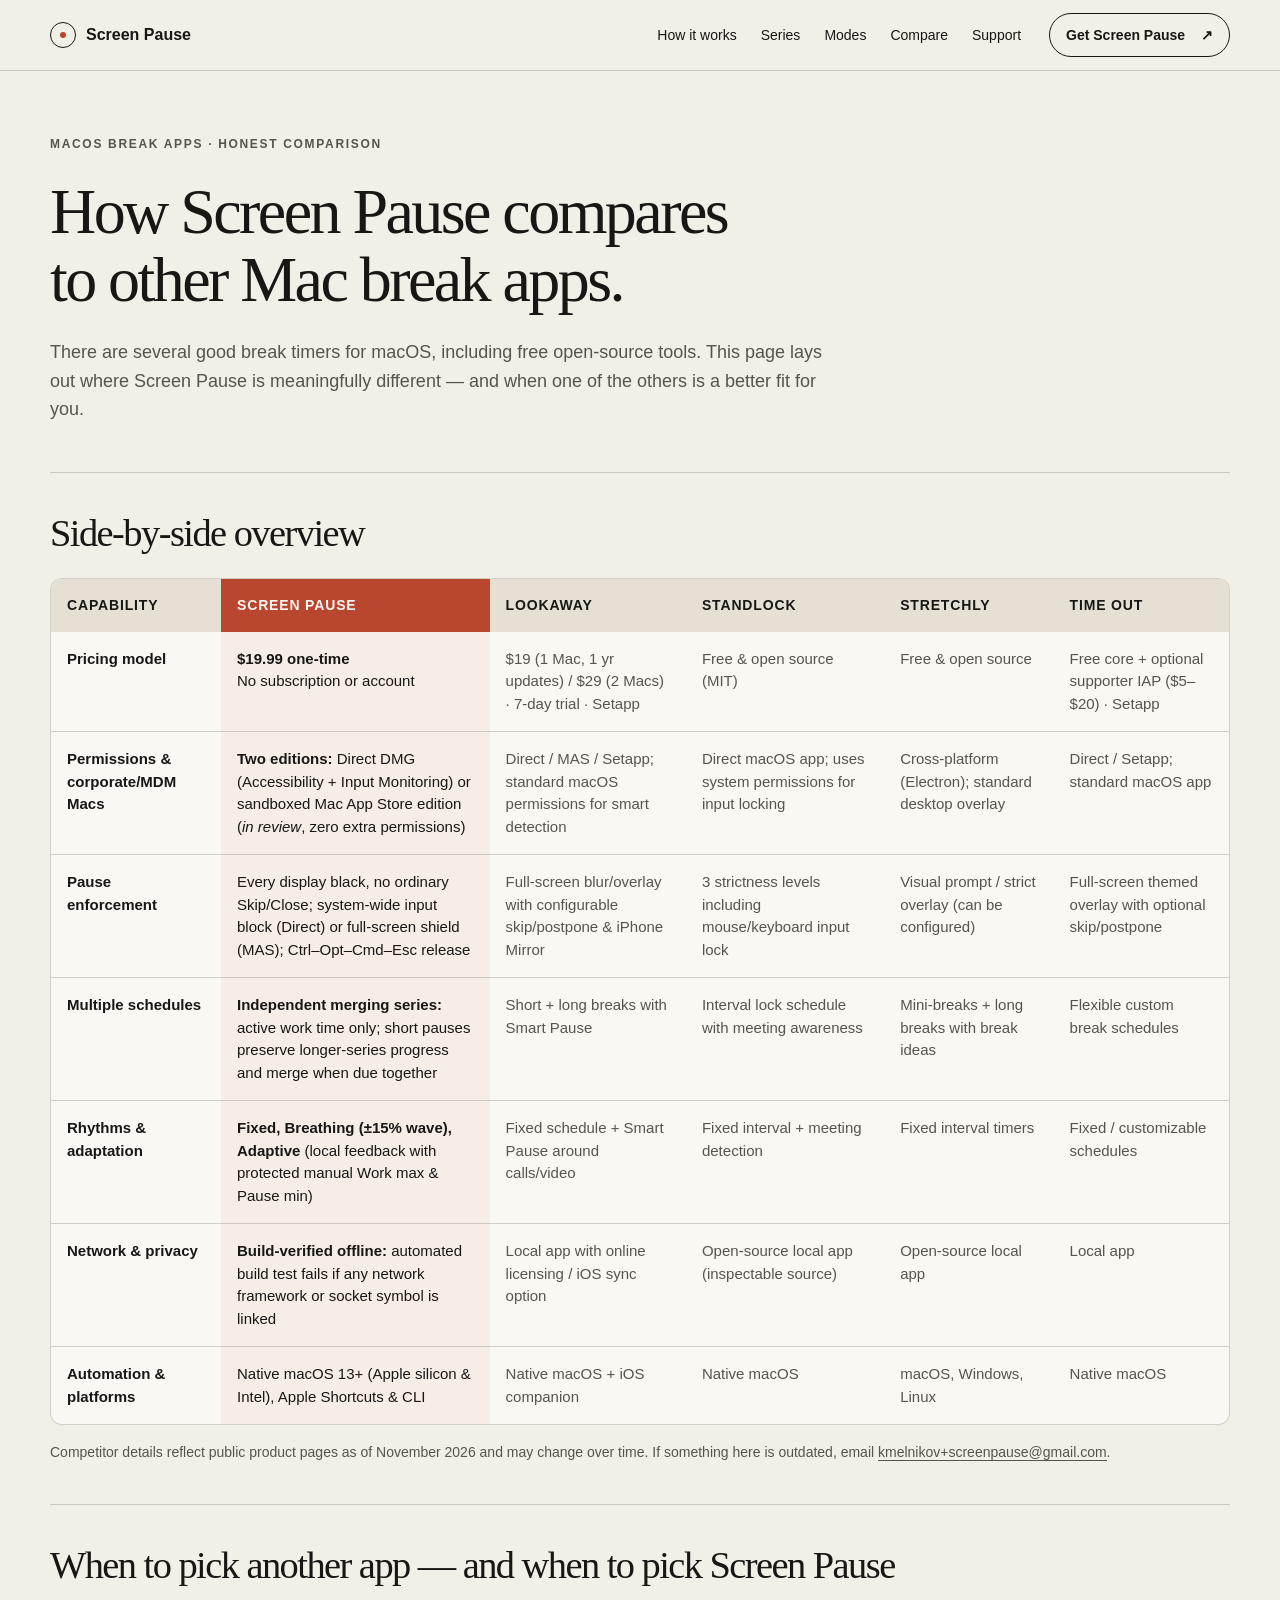
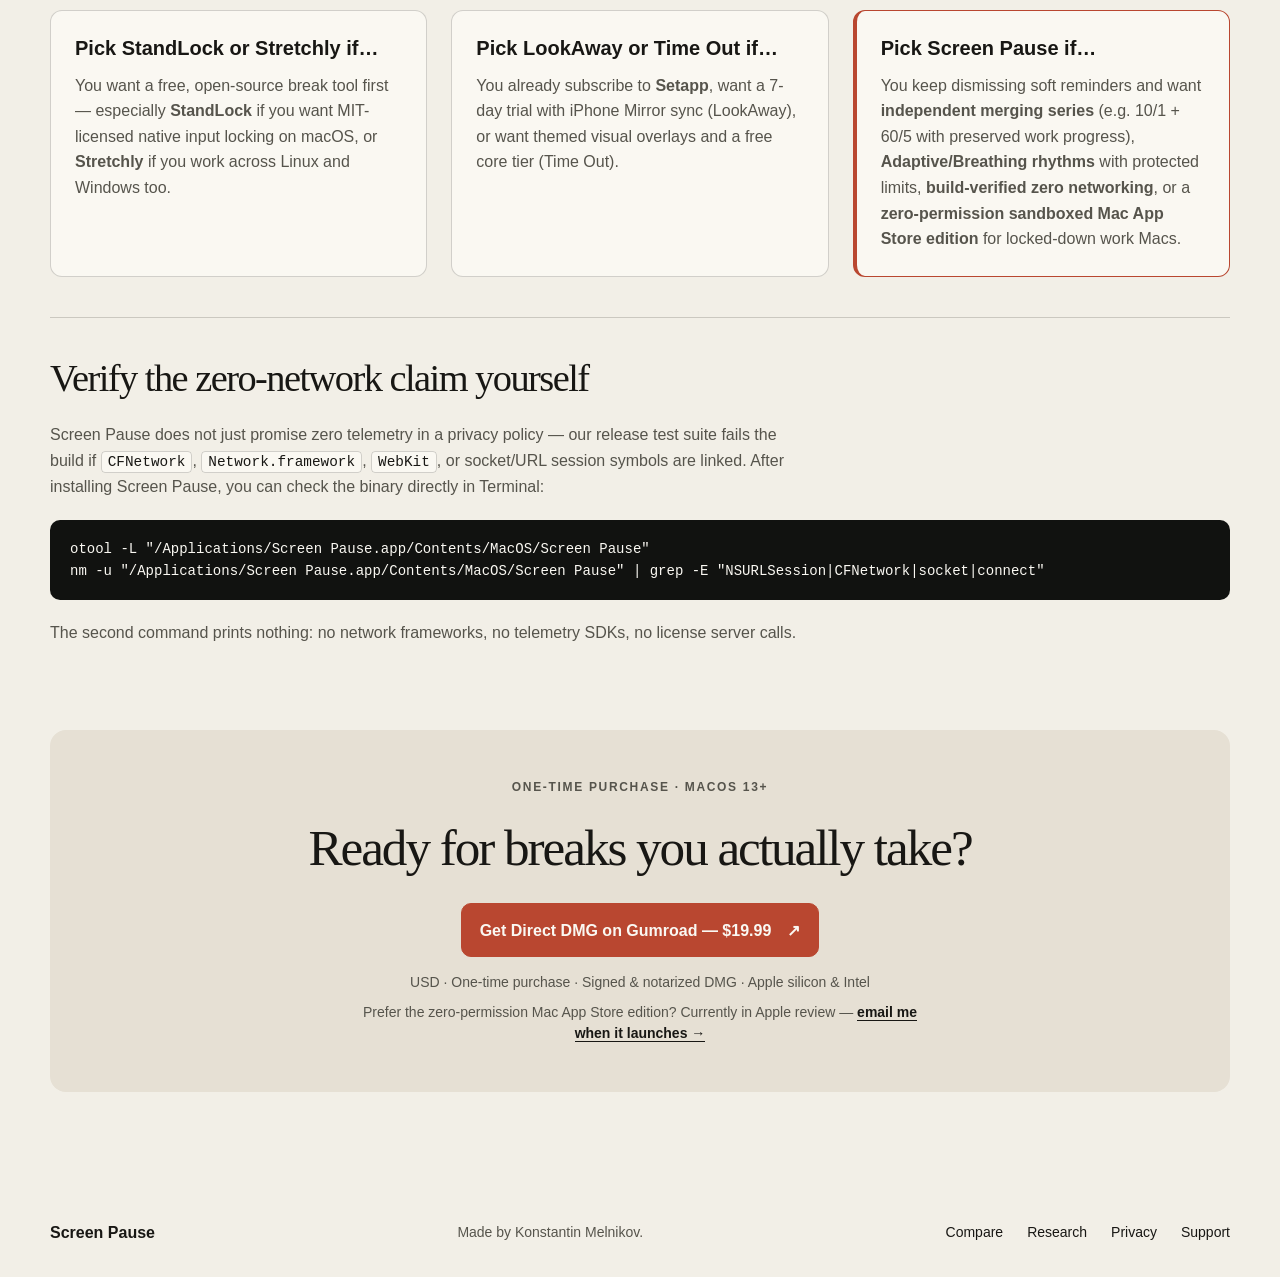
==== compare/index.html @ 7785da04 "Add /compare page, SEO sitemap/robots, cookieless UTM links, and remove disabled MAS CTA leak" ====
<!DOCTYPE html>
<html lang="en">
<head>
  <meta charset="UTF-8">
  <meta name="viewport" content="width=device-width, initial-scale=1.0">
  <title>Compare Screen Pause — vs LookAway, StandLock, Stretchly &amp; Time Out</title>
  <meta name="description" content="Honest comparison of macOS break reminder apps: Screen Pause vs LookAway, StandLock, Stretchly and Time Out on pricing, permissions, privacy, schedules and enforcement.">
  <link rel="canonical" href="https://screenpause.melnikov.pl/compare">
  <link rel="icon" href="/icon.png">
  <link rel="apple-touch-icon" href="/icon.png">
  <meta property="og:title" content="Compare Screen Pause — vs LookAway, StandLock, Stretchly &amp; Time Out">
  <meta property="og:description" content="Honest side-by-side comparison of macOS break apps across pricing, TCC permissions, zero-network verification, merging series and adaptive rhythms.">
  <meta property="og:type" content="website">
  <meta property="og:url" content="https://screenpause.melnikov.pl/compare">
  <meta property="og:site_name" content="Screen Pause">
  <meta property="og:image" content="https://screenpause.melnikov.pl/og-v2.png">
  <meta name="twitter:card" content="summary_large_image">
  <meta name="twitter:title" content="Compare Screen Pause — vs LookAway, StandLock, Stretchly &amp; Time Out">
  <meta name="twitter:description" content="Honest side-by-side comparison of macOS break apps across pricing, TCC permissions, zero-network verification and schedules.">
  <meta name="twitter:image" content="https://screenpause.melnikov.pl/og-v2.png">
  <link rel="stylesheet" href="/styles.css">
</head>
<body>
  <a class="skip-link" href="#main">Skip to content</a>

  <div class="nav-wrap" id="top">
    <header class="nav shell">
      <a class="brand" href="/" aria-label="Screen Pause home">
        <span class="brand-mark" aria-hidden="true"><span></span></span>Screen Pause
      </a>
      <nav class="nav-links" aria-label="Main navigation">
        <a href="/#how-it-works">How it works</a>
        <a href="/#features">Series</a>
        <a href="/#rhythms">Modes</a>
        <a href="/compare" aria-current="page">Compare</a>
        <a href="/support">Support</a>
      </nav>
      <a class="nav-buy" data-gumroad-slot="compare_nav" href="https://melnikov28.gumroad.com/l/screen-pause-for-macos?utm_source=screenpause_site&amp;utm_medium=web&amp;utm_content=compare_nav" target="_blank" rel="noopener">Get Screen Pause <span aria-hidden="true">↗</span></a>
    </header>
  </div>

  <main id="main" class="compare-page shell">
    <header class="compare-hero">
      <p class="section-label">macOS Break Apps · Honest Comparison</p>
      <h1>How Screen Pause compares<br>to other Mac break apps.</h1>
      <p class="legal-lead">
        There are several good break timers for macOS, including free open-source tools.
        This page lays out where Screen Pause is meaningfully different — and when one of the others is a better fit for you.
      </p>
    </header>

    <section class="compare-section" aria-labelledby="matrix-title">
      <h2 id="matrix-title">Side-by-side overview</h2>
      <div class="compare-table-wrap" role="region" aria-label="macOS break reminder comparison table" tabindex="0">
        <table class="compare-table">
          <thead>
            <tr>
              <th scope="col">Capability</th>
              <th scope="col" class="col-highlight">Screen Pause</th>
              <th scope="col">LookAway</th>
              <th scope="col">StandLock</th>
              <th scope="col">Stretchly</th>
              <th scope="col">Time Out</th>
            </tr>
          </thead>
          <tbody>
            <tr>
              <th scope="row">Pricing model</th>
              <td class="col-highlight"><strong>$19.99 one-time</strong><br>No subscription or account</td>
              <td>$19 (1 Mac, 1 yr updates) / $29 (2 Macs) · 7-day trial · Setapp</td>
              <td>Free &amp; open source (MIT)</td>
              <td>Free &amp; open source</td>
              <td>Free core + optional supporter IAP ($5–$20) · Setapp</td>
            </tr>
            <tr>
              <th scope="row">Permissions &amp; corporate/MDM Macs</th>
              <td class="col-highlight"><strong>Two editions:</strong> Direct DMG (Accessibility + Input Monitoring) or sandboxed Mac App Store edition (<em>in review</em>, zero extra permissions)</td>
              <td>Direct / MAS / Setapp; standard macOS permissions for smart detection</td>
              <td>Direct macOS app; uses system permissions for input locking</td>
              <td>Cross-platform (Electron); standard desktop overlay</td>
              <td>Direct / Setapp; standard macOS app</td>
            </tr>
            <tr>
              <th scope="row">Pause enforcement</th>
              <td class="col-highlight">Every display black, no ordinary Skip/Close; system-wide input block (Direct) or full-screen shield (MAS); <kbd>Ctrl–Opt–Cmd–Esc</kbd> release</td>
              <td>Full-screen blur/overlay with configurable skip/postpone &amp; iPhone Mirror</td>
              <td>3 strictness levels including mouse/keyboard input lock</td>
              <td>Visual prompt / strict overlay (can be configured)</td>
              <td>Full-screen themed overlay with optional skip/postpone</td>
            </tr>
            <tr>
              <th scope="row">Multiple schedules</th>
              <td class="col-highlight"><strong>Independent merging series:</strong> active work time only; short pauses preserve longer-series progress and merge when due together</td>
              <td>Short + long breaks with Smart Pause</td>
              <td>Interval lock schedule with meeting awareness</td>
              <td>Mini-breaks + long breaks with break ideas</td>
              <td>Flexible custom break schedules</td>
            </tr>
            <tr>
              <th scope="row">Rhythms &amp; adaptation</th>
              <td class="col-highlight"><strong>Fixed, Breathing (±15% wave), Adaptive</strong> (local feedback with protected manual Work max &amp; Pause min)</td>
              <td>Fixed schedule + Smart Pause around calls/video</td>
              <td>Fixed interval + meeting detection</td>
              <td>Fixed interval timers</td>
              <td>Fixed / customizable schedules</td>
            </tr>
            <tr>
              <th scope="row">Network &amp; privacy</th>
              <td class="col-highlight"><strong>Build-verified offline:</strong> automated build test fails if any network framework or socket symbol is linked</td>
              <td>Local app with online licensing / iOS sync option</td>
              <td>Open-source local app (inspectable source)</td>
              <td>Open-source local app</td>
              <td>Local app</td>
            </tr>
            <tr>
              <th scope="row">Automation &amp; platforms</th>
              <td class="col-highlight">Native macOS 13+ (Apple silicon &amp; Intel), Apple Shortcuts &amp; CLI</td>
              <td>Native macOS + iOS companion</td>
              <td>Native macOS</td>
              <td>macOS, Windows, Linux</td>
              <td>Native macOS</td>
            </tr>
          </tbody>
        </table>
      </div>
      <p class="compare-footnote">
        Competitor details reflect public product pages as of November 2026 and may change over time.
        If something here is outdated, email <a href="mailto:kmelnikov+screenpause@gmail.com?subject=Compare%20page%20correction">kmelnikov+screenpause@gmail.com</a>.
      </p>
    </section>

    <section class="compare-section" aria-labelledby="fit-title">
      <h2 id="fit-title">When to pick another app — and when to pick Screen Pause</h2>
      <div class="compare-grid">
        <article class="compare-card">
          <h3>Pick StandLock or Stretchly if…</h3>
          <p>You want a free, open-source break tool first — especially <strong>StandLock</strong> if you want MIT-licensed native input locking on macOS, or <strong>Stretchly</strong> if you work across Linux and Windows too.</p>
        </article>
        <article class="compare-card">
          <h3>Pick LookAway or Time Out if…</h3>
          <p>You already subscribe to <strong>Setapp</strong>, want a 7-day trial with iPhone Mirror sync (LookAway), or want themed visual overlays and a free core tier (Time Out).</p>
        </article>
        <article class="compare-card compare-card-accent">
          <h3>Pick Screen Pause if…</h3>
          <p>You keep dismissing soft reminders and want <strong>independent merging series</strong> (e.g. 10/1 + 60/5 with preserved work progress), <strong>Adaptive/Breathing rhythms</strong> with protected limits, <strong>build-verified zero networking</strong>, or a <strong>zero-permission sandboxed Mac App Store edition</strong> for locked-down work Macs.</p>
        </article>
      </div>
    </section>

    <section class="compare-section" aria-labelledby="verify-title">
      <h2 id="verify-title">Verify the zero-network claim yourself</h2>
      <p class="compare-copy">
        Screen Pause does not just promise zero telemetry in a privacy policy — our release test suite fails the build if
        <code>CFNetwork</code>, <code>Network.framework</code>, <code>WebKit</code>, or socket/URL session symbols are linked.
        After installing Screen Pause, you can check the binary directly in Terminal:
      </p>
      <pre class="verify-code"><code>otool -L "/Applications/Screen Pause.app/Contents/MacOS/Screen Pause"
nm -u "/Applications/Screen Pause.app/Contents/MacOS/Screen Pause" | grep -E "NSURLSession|CFNetwork|socket|connect"</code></pre>
      <p class="compare-copy">
        The second command prints nothing: no network frameworks, no telemetry SDKs, no license server calls.
      </p>
    </section>

    <section class="compare-cta" aria-labelledby="compare-cta-title">
      <p class="section-label">One-time purchase · macOS 13+</p>
      <h2 id="compare-cta-title">Ready for breaks you actually take?</h2>
      <div class="store-links">
        <a class="store-button" data-gumroad-slot="compare_cta" href="https://melnikov28.gumroad.com/l/screen-pause-for-macos?utm_source=screenpause_site&amp;utm_medium=web&amp;utm_content=compare_cta" target="_blank" rel="noopener">
          <span>Get Direct DMG on Gumroad <span class="store-price">— $19.99</span></span>
          <span aria-hidden="true">↗</span>
        </a>
      </div>
      <p class="purchase-note">USD · One-time purchase · Signed &amp; notarized DMG · Apple silicon &amp; Intel</p>
      <p class="mas-note">Prefer the zero-permission Mac App Store edition? Currently in Apple review — <a href="mailto:kmelnikov+screenpause@gmail.com?subject=Notify%20me%20when%20Screen%20Pause%20is%20on%20the%20Mac%20App%20Store">email me when it launches →</a></p>
    </section>
  </main>

  <footer class="footer shell">
    <a class="brand" href="/">Screen Pause</a>
    <p>Made by Konstantin Melnikov.</p>
    <nav aria-label="Footer navigation">
      <a href="/compare">Compare</a>
      <a href="/#evidence">Research</a>
      <a href="/privacy">Privacy</a>
      <a href="/support">Support</a>
    </nav>
  </footer>

  <script src="/demo.js" defer></script>
</body>
</html>
---- styles.css ----
:root {
  --ink: #181714;
  --ink-soft: #56544c;
  --paper: #f2efe7;
  --paper-deep: #e6e0d4;
  --warm-white: #faf8f2;
  --coral: #b94730;
  --coral-soft: #f1a08b;
  --night: #111210;
  --line: rgba(24, 23, 20, 0.18);
  --sans: "Avenir Next", "Helvetica Neue", Helvetica, Arial, sans-serif;
  --serif: "Iowan Old Style", "Baskerville", "Times New Roman", serif;
}
* { box-sizing: border-box; }
html { scroll-behavior: smooth; scroll-padding-top: 96px; }
body { margin: 0; background: var(--paper); color: var(--ink); font-family: var(--sans); font-size: 1rem; line-height: 1.6; text-rendering: optimizeLegibility; }
body.pause-is-open { overflow: hidden; }
button, a { color: inherit; font: inherit; }
button { cursor: pointer; }
a { text-decoration: none; }
button, a, summary { -webkit-tap-highlight-color: transparent; }
button:focus-visible, a:focus-visible, summary:focus-visible { outline: 3px solid var(--coral); outline-offset: 5px; }
img { display: block; max-width: 100%; height: auto; }
figure { margin: 0; min-width: 0; }
figcaption { margin-top: 18px; color: var(--ink-soft); font-size: 0.875rem; line-height: 1.5; }
p { margin: 0 0 20px; }
h1, h2, h3 { text-wrap: balance; }
h2 { margin: 0; font-family: var(--serif); font-size: clamp(2.5rem, 4.7vw, 4.25rem); line-height: 1.06; font-weight: 400; letter-spacing: -0.04em; }
h3 { margin: 0 0 12px; font-size: 1.25rem; font-weight: 600; line-height: 1.3; }
kbd { font: inherit; overflow-wrap: anywhere; color: var(--ink); }
.shell { width: min(1180px, calc(100% - 64px)); margin-inline: auto; }
.skip-link { position: fixed; top: 12px; left: 12px; z-index: 20; padding: 12px 20px; background: var(--warm-white); transform: translateY(-200%); }
.skip-link:focus { transform: none; }
.nav-wrap { position: sticky; top: 0; z-index: 15; background: rgba(242, 239, 231, 0.92); backdrop-filter: blur(12px); -webkit-backdrop-filter: blur(12px); border-bottom: 1px solid var(--line); }
.nav { min-height: 70px; display: flex; flex-wrap: wrap; align-items: center; gap: 14px 28px; padding-block: 12px; }
.brand { display: inline-flex; align-items: center; gap: 10px; font-weight: 650; font-size: 1rem; }
.brand-mark { width: 26px; height: 26px; border: 1px solid var(--ink); border-radius: 50%; display: grid; place-items: center; }
.brand-mark span { width: 6px; height: 6px; border-radius: 50%; background: var(--coral); }
.nav-links { display: flex; flex-wrap: wrap; gap: 8px 24px; margin-left: auto; font-size: 0.875rem; }
.nav-links a { padding-block: 10px; }
.nav-links a:hover, .footer a:hover { color: var(--coral); }
.nav-buy { padding: 10px 16px; border: 1px solid var(--ink); border-radius: 999px; font-size: 0.875rem; font-weight: 600; }
.nav-buy:hover { background: var(--ink); color: var(--warm-white); }
.nav-buy span { margin-left: 12px; }
.hero { display: grid; grid-template-columns: minmax(0, 1.15fr) minmax(0, 0.85fr); align-items: center; gap: 56px; padding-block: 86px 72px; }
.eyebrow, .section-label { text-transform: uppercase; font-size: 0.75rem; font-weight: 650; letter-spacing: 0.14em; color: var(--ink-soft); margin-bottom: 24px; }
.hero h1 { font-family: var(--serif); font-size: clamp(3rem, 5.5vw, 5rem); font-weight: 400; line-height: 1.02; letter-spacing: -0.045em; margin: 0 0 28px; }
.hero h1 em, .closing h2 em { display: block; color: var(--coral); font-weight: 400; }
.hero-control { max-width: 560px; color: var(--ink-soft); font-size: 0.875rem; margin-bottom: 0; }
.hero-control kbd { font-weight: 600; }
.edition-notes { display: grid; grid-template-columns: repeat(2, minmax(0, 1fr)); gap: 12px; max-width: 590px; margin: 0 0 20px; }
.edition-notes p { margin: 0; padding: 12px 14px; background: var(--warm-white); border: 1px solid var(--line); border-radius: 10px; color: var(--ink-soft); font-size: 0.875rem; line-height: 1.5; }
.edition-notes strong { display: block; color: var(--ink); font-size: 0.8125rem; margin-bottom: 4px; }
.hero-actions { display: flex; flex-wrap: wrap; align-items: center; gap: 16px 28px; margin-top: 24px; }
.hero-how { margin-top: 0; }
.hero-intro { max-width: 590px; color: var(--ink-soft); font-size: 1.125rem; line-height: 1.7; }
.store-links { display: flex; flex-wrap: wrap; gap: 12px; margin-top: 28px; }
.store-button { display: inline-flex; flex-wrap: wrap; align-items: center; justify-content: space-between; gap: 8px 16px; min-height: 54px; padding: 13px 18px; border: 1px solid var(--coral); border-radius: 10px; background: var(--coral); color: var(--warm-white); font-size: 1rem; font-weight: 600; }
a.store-button:hover { background: #9d3523; border-color: #9d3523; }
.store-price { white-space: nowrap; }
.store-coming-soon { background: transparent; border-color: var(--line); color: var(--ink-soft); font-size: 0.875rem; cursor: not-allowed; }
.store-status { font-weight: 400; }
.purchase-note { margin: 14px 0 0; color: var(--ink-soft); font-size: 0.875rem; }
.mas-note { margin: 8px 0 0; max-width: 560px; color: var(--ink-soft); font-size: 0.875rem; line-height: 1.5; }
.mas-note a { color: var(--ink); border-bottom: 1px solid currentColor; font-weight: 600; }
.mas-note a:hover { color: var(--coral); }
.mas-note-center { margin-inline: auto; }
.demo-action { margin-top: 28px; }
.text-button { border: 0; border-bottom: 1px solid var(--ink); padding: 0 0 3px; text-align: left; background: none; font-size: 0.9375rem; font-weight: 600; }
.text-button:hover { color: var(--coral); border-color: var(--coral); }
.demo-action p { margin: 10px 0 0; color: var(--ink-soft); font-size: 0.875rem; }
.app-stage { padding: 44px 0; position: relative; }
.app-stage img { width: 100%; border-radius: 16px; box-shadow: 0 25px 65px rgba(24, 23, 20, 0.22); }
.hero-visual figcaption { text-align: center; margin-top: 0; }
.facts-strip { display: flex; flex-wrap: wrap; justify-content: space-between; gap: 14px 28px; border-block: 1px solid var(--line); padding-block: 22px; color: var(--ink-soft); font-size: 0.9375rem; }
.section-heading { display: grid; grid-template-columns: 0.75fr 1.6fr 1fr; gap: 36px; align-items: start; }
.section-heading > p:last-child:not(.section-label) { margin: 0; color: var(--ink-soft); }
.how-section, .rhythms-section, .faq-section { padding-block: 96px; }
.how-section .section-heading { grid-template-columns: 0.75fr 2.6fr; }
.steps { list-style: none; padding: 0; margin: 48px 0 0; display: grid; grid-template-columns: repeat(3, minmax(0, 1fr)); gap: 36px; }
.steps li { border-top: 1px solid var(--line); padding-top: 22px; }
.step-number { display: block; color: var(--coral); font-size: 0.875rem; margin-bottom: 24px; }
.steps p { margin-bottom: 0; color: var(--ink-soft); }
.features-section { padding-block: 88px; background: var(--paper-deep); }
.series-layout { display: grid; grid-template-columns: minmax(0, 1fr) minmax(0, 1fr); align-items: center; gap: 72px; }
.series-copy h2 { margin-bottom: 28px; }
.series-copy > p:not(.section-label) { color: var(--ink-soft); }
.start-simple { margin-block: 28px; padding: 24px; background: var(--warm-white); border-left: 3px solid var(--coral); }
.start-simple p { color: var(--ink-soft); }
.start-simple p:last-child { margin: 0; font-size: 0.875rem; }
.prompt-proof { margin-top: 40px; padding-top: 32px; border-top: 1px solid var(--line); display: grid; grid-template-columns: minmax(0, 0.9fr) minmax(0, 1.1fr); align-items: center; gap: 40px; }
.prompt-proof p { color: var(--ink-soft); }
.prompt-proof p:last-child { margin: 0; }
.prompt-figure img { border-radius: 12px; }
.series-timeline { margin-top: 64px; padding-top: 40px; border-top: 1px solid var(--line); }
.timeline-heading { display: flex; justify-content: space-between; align-items: start; gap: 24px; }
.timeline-heading .section-label { margin-bottom: 12px; }
.timeline-heading h3 { max-width: 620px; font-family: var(--serif); font-size: clamp(1.75rem, 3vw, 2.5rem); font-weight: 400; }
.timeline-heading > p { max-width: 280px; color: var(--ink-soft); font-size: 0.9375rem; }
.timeline-steps { display: grid; grid-template-columns: repeat(6, minmax(0, 1fr)); list-style: none; margin: 32px 0 0; padding: 0; }
.timeline-step { position: relative; border-top: 2px solid var(--line); padding: 22px 14px 0 0; min-width: 0; }
.timeline-step::before { content: ""; position: absolute; top: -6px; left: 0; width: 10px; height: 10px; border-radius: 50%; background: var(--coral); }
.timeline-step:last-child { padding-right: 0; }
.timeline-time { display: flex; flex-direction: column; margin-bottom: 20px; }
.timeline-time strong { font-size: 1.125rem; }
.timeline-time span, .timeline-short > span, .timeline-long > span { color: var(--ink-soft); font-size: 0.875rem; }
.timeline-short, .timeline-long { display: flex; flex-direction: column; }
.timeline-short { gap: 4px; padding: 12px; background: var(--warm-white); border-left: 3px solid var(--coral); }
.timeline-short strong, .timeline-long strong { font-size: 1rem; }
.timeline-long { padding: 16px 0 0; gap: 4px; }
.timeline-progress { height: 6px; margin-block: 7px; background: #cbc4b7; border-radius: 3px; overflow: hidden; }
.timeline-progress span { display: block; height: 100%; background: var(--ink); }
.timeline-long .timeline-saved { font-size: 0.875rem; line-height: 1.45; }
.timeline-shared { padding: 12px; background: var(--ink); color: var(--warm-white); border-radius: 8px; }
.timeline-badge { color: var(--coral-soft); font-size: 0.875rem; margin-bottom: 12px; }
.timeline-shared > strong { display: block; font-size: 1.125rem; line-height: 1.4; }
.timeline-shared > p:last-child { color: #ded9cf; font-size: 0.875rem; line-height: 1.5; margin: 12px 0 0; }
.series-timeline figcaption { display: grid; grid-template-columns: 1.2fr 1fr; gap: 28px; border-top: 1px solid var(--line); padding-top: 24px; margin-top: 28px; font-size: 0.9375rem; }
.series-timeline figcaption p { margin: 0; }
@media (max-width: 980px) {
  .timeline-heading { flex-direction: column; gap: 8px; }
  .timeline-heading > p { max-width: none; }
  .timeline-steps { grid-template-columns: 1fr; margin-top: 16px; }
  .timeline-step, .timeline-step:last-child { display: grid; grid-template-columns: 0.85fr 1fr 1.4fr; gap: 20px; border-top: 0; border-left: 2px solid var(--line); padding: 0 0 28px 24px; }
  .timeline-step::before { left: -6px; top: 8px; }
  .timeline-time { margin: 0; }
  .timeline-long { padding: 0; }
  .timeline-shared { grid-column: 2 / -1; }
}
@media (max-width: 700px) {
  .series-timeline { margin-top: 40px; padding-top: 32px; }
  .timeline-step, .timeline-step:last-child { grid-template-columns: 1fr 1fr; gap: 12px; padding-left: 20px; }
  .timeline-time { grid-column: 1 / -1; flex-direction: row; flex-wrap: wrap; gap: 4px 8px; align-items: baseline; }
  .timeline-shared { grid-column: 1 / -1; }
  .series-timeline figcaption { grid-template-columns: 1fr; gap: 16px; }
}
.text-link { display: inline-block; padding-block: 4px; border-bottom: 1px solid currentColor; font-size: 0.9375rem; font-weight: 600; }
.text-link:hover { color: var(--coral); }
.text-link span { margin-left: 12px; }
.product-figure img { width: 100%; border-radius: 14px; box-shadow: 0 16px 40px rgba(24, 23, 20, 0.16); }
.product-figure a { display: block; border-radius: 14px; }
.rhythm-grid { display: grid; grid-template-columns: repeat(3, minmax(0, 1fr)); gap: 32px; margin-top: 48px; }
.rhythm-card { border-top: 2px solid var(--coral); padding-top: 24px; }
.rhythm-card h3 { font-family: var(--serif); font-size: 2.5rem; font-weight: 400; }
.rhythm-card p { color: var(--ink-soft); }
.rhythm-card .rhythm-summary { color: var(--ink); font-weight: 600; }
.rhythm-card .rhythm-detail { border-top: 1px solid var(--line); padding-top: 18px; font-size: 0.9375rem; margin-bottom: 0; }
.advanced-options { margin-top: 40px; border-block: 1px solid var(--line); padding-block: 22px; }
.advanced-options > summary, .research-note summary, .faq-list summary { cursor: pointer; font-weight: 600; font-size: 1.0625rem; list-style: none; display: flex; align-items: center; justify-content: space-between; gap: 16px; }
.advanced-options > summary::-webkit-details-marker, .research-note summary::-webkit-details-marker, .faq-list summary::-webkit-details-marker { display: none; }
.advanced-options > summary::after, .research-note summary::after, .faq-list summary::after { content: "+"; flex-shrink: 0; color: var(--coral); font-size: 1.35rem; font-weight: 400; line-height: 1; transition: transform 0.15s ease; }
.advanced-options[open] > summary::after, .research-note details[open] > summary::after, .faq-list details[open] > summary::after { content: "−"; }
.advanced-options > summary:hover, .research-note summary:hover, .faq-list summary:hover { color: var(--coral); }
.controls-section { padding-block: 32px 8px; display: grid; grid-template-columns: minmax(0, 1.1fr) minmax(0, 0.9fr); gap: 64px; align-items: center; }
.controls-copy > p { color: var(--ink-soft); }
.controls-list { margin-top: 28px; display: grid; gap: 22px; }
.controls-list h4 { font-size: 1.0625rem; line-height: 1.4; margin: 0 0 8px; font-weight: 600; }
.controls-list p { color: var(--ink-soft); margin: 0; }
.privacy-section { padding-block: 72px; background: var(--night); color: var(--warm-white); }
.privacy-inner { display: grid; grid-template-columns: 1fr 1fr; gap: 72px; align-items: center; }
.privacy-inner .section-label { color: var(--coral-soft); }
.privacy-inner p:not(.section-label) { color: #d2cfc5; }
.privacy-inner .text-link { color: var(--coral-soft); }
.research-note { padding-block: 0 48px; }
.research-note details { padding-block: 22px; border-block: 1px solid var(--line); }
.research-note p { margin: 20px 0 0; color: var(--ink-soft); max-width: 820px; }
.research-note ul { padding-left: 24px; color: var(--ink-soft); max-width: 940px; }
.research-note li + li { margin-top: 16px; }
.research-note a, .faq-list a { text-decoration: underline; text-underline-offset: 3px; }
.faq-section { display: grid; grid-template-columns: minmax(0, 0.8fr) minmax(0, 1.2fr); gap: 64px; border-top: 1px solid var(--line); }
.faq-section h2 { margin-bottom: 28px; }
.faq-list details { border-bottom: 1px solid var(--line); padding-block: 20px; }
.faq-list details:first-child { border-top: 1px solid var(--line); }
.faq-list summary { cursor: pointer; font-weight: 600; padding-right: 8px; font-size: 1.0625rem; }
.faq-list summary::marker { color: var(--coral); }
.faq-list details p { margin: 16px 0 0; color: var(--ink-soft); }
.closing { background: var(--paper-deep); padding-block: 88px; text-align: center; }
.closing h2 { font-size: clamp(3rem, 6vw, 5rem); }
.closing-inner > p:not(.section-label):not(.purchase-note) { margin: 24px 0 0; color: var(--ink-soft); }
.closing .store-links { justify-content: center; }
.purchase-steps { list-style: none; padding: 0; margin: 40px 0; display: grid; grid-template-columns: repeat(3, minmax(0, 1fr)); gap: 32px; text-align: left; }
.purchase-steps li { border-top: 1px solid var(--line); padding-top: 22px; }
.purchase-steps strong { display: block; margin-bottom: 10px; }
.purchase-steps span { display: block; color: var(--ink-soft); }
.closing-help { margin-top: 24px; }
.footer { display: flex; flex-wrap: wrap; align-items: center; justify-content: space-between; gap: 20px; padding-block: 32px; font-size: 0.875rem; }
.footer p { margin: 0; color: var(--ink-soft); }
.footer nav { display: flex; flex-wrap: wrap; gap: 24px; }
.pause-demo { position: fixed; inset: 0; width: 100%; max-width: none; height: 100%; max-height: none; margin: 0; padding: 24px; border: 0; background: #080908; color: var(--warm-white); }
.pause-demo[open] { display: grid; place-items: center; }
.pause-demo::backdrop { background: #080908; }
.demo-close { position: absolute; top: 24px; right: 24px; border: 1px solid #777; background: transparent; color: #eee9df; padding: 12px 18px; border-radius: 999px; font-size: 0.9375rem; }
.demo-close span { margin-left: 20px; color: #bbb7ac; }
.demo-center { text-align: center; }
.demo-dot { display: block; margin: 0 auto 32px; width: 12px; height: 12px; background: var(--coral-soft); border-radius: 50%; animation: quiet-pulse 5s ease-in-out infinite; }
.demo-center h2 { font-size: clamp(2rem, 5vw, 4rem); }
.demo-center p { margin: 18px 0 0; color: #bbb7ac; }
.demo-progress { width: min(260px, 72vw); height: 3px; margin: 24px auto 0; background: rgba(255, 255, 255, 0.16); border-radius: 999px; overflow: hidden; }
.demo-progress span { display: block; width: 100%; height: 100%; background: var(--coral-soft); transition: width 0.1s linear; }
.demo-footnote { position: absolute; bottom: 24px; left: 24px; right: 24px; margin: 0; text-align: center; font-size: 0.875rem; color: #bbb7ac; }
@keyframes quiet-pulse { 0%, 100% { opacity: 0.5; transform: scale(0.8); } 50% { opacity: 1; transform: scale(1.2); } }
.legal-page { width: min(820px, calc(100% - 48px)); margin: 0 auto; padding: 48px 0 96px; }
.legal-back { display: inline-block; margin-bottom: 64px; padding-block: 10px; font-size: 0.9375rem; font-weight: 650; }
.legal-page h1 { margin: 24px 0 32px; font-family: var(--serif); font-size: clamp(3rem, 7vw, 5rem); font-weight: 400; line-height: 1.05; letter-spacing: -0.04em; }
.legal-lead { margin-bottom: 48px; color: var(--ink-soft); font-size: 1.125rem; }
.legal-page section { padding-block: 28px; border-top: 1px solid var(--line); }
.legal-page section h2 { margin-bottom: 16px; font-size: 2rem; }
.legal-page section p { color: var(--ink-soft); margin-bottom: 16px; }
.legal-page section p:last-child { margin-bottom: 0; }
.legal-page section a { border-bottom: 1px solid currentColor; }
.support-nav { display: flex; flex-wrap: wrap; gap: 12px 24px; margin-block: -20px 32px; }
.support-nav a { text-decoration: underline; text-underline-offset: 4px; }
.legal-page section .support-followup { margin-top: 24px; }
.legal-page ol { padding-left: 24px; margin: 0; color: var(--ink-soft); }
.legal-page li + li { margin-top: 10px; }
.compare-page { padding-block: 64px 96px; }
.compare-hero { max-width: 780px; margin-bottom: 48px; }
.compare-hero h1 { margin: 0 0 24px; font-family: var(--serif); font-size: clamp(2.5rem, 5vw, 4.25rem); font-weight: 400; line-height: 1.06; letter-spacing: -0.04em; }
.compare-section { padding-block: 40px; border-top: 1px solid var(--line); }
.compare-section h2 { margin-bottom: 24px; font-size: clamp(1.75rem, 3vw, 2.5rem); }
.compare-copy { max-width: 760px; color: var(--ink-soft); }
.compare-copy code { font-family: ui-monospace, SFMono-Regular, Menlo, monospace; font-size: 0.9em; color: var(--ink); background: var(--warm-white); padding: 2px 6px; border-radius: 4px; border: 1px solid var(--line); }
.compare-table-wrap { overflow-x: auto; border: 1px solid var(--line); border-radius: 12px; background: var(--warm-white); }
.compare-table { width: 100%; min-width: 760px; border-collapse: collapse; text-align: left; font-size: 0.9375rem; }
.compare-table th, .compare-table td { padding: 16px; border-bottom: 1px solid var(--line); vertical-align: top; line-height: 1.5; }
.compare-table thead th { font-size: 0.875rem; font-weight: 650; text-transform: uppercase; letter-spacing: 0.06em; background: var(--paper-deep); }
.compare-table tbody th { font-weight: 600; width: 170px; color: var(--ink); }
.compare-table td { color: var(--ink-soft); }
.compare-table tr:last-child th, .compare-table tr:last-child td { border-bottom: 0; }
.compare-table .col-highlight { background: rgba(185, 71, 48, 0.06); color: var(--ink); }
.compare-table thead .col-highlight { background: var(--coral); color: var(--warm-white); }
.compare-footnote { margin: 16px 0 0; font-size: 0.875rem; color: var(--ink-soft); }
.compare-footnote a { border-bottom: 1px solid currentColor; }
.compare-grid { display: grid; grid-template-columns: repeat(3, minmax(0, 1fr)); gap: 24px; }
.compare-card { padding: 24px; background: var(--warm-white); border: 1px solid var(--line); border-radius: 12px; }
.compare-card p { margin: 0; color: var(--ink-soft); }
.compare-card-accent { border-color: var(--coral); border-left-width: 4px; }
.verify-code { margin: 20px 0; padding: 18px 20px; overflow-x: auto; border-radius: 10px; background: var(--night); color: var(--warm-white); font-family: ui-monospace, SFMono-Regular, Menlo, monospace; font-size: 0.875rem; line-height: 1.6; }
.compare-cta { margin-top: 24px; padding: 48px 32px; background: var(--paper-deep); border-radius: 16px; text-align: center; }
.compare-cta h2 { margin-bottom: 8px; font-size: clamp(2rem, 4vw, 3.25rem); }
.compare-cta .store-links { justify-content: center; }
.compare-cta .mas-note { margin-inline: auto; }
@media (max-width: 980px) {
  .nav { gap: 12px 24px; }
  .nav-links { order: 3; width: 100%; margin: 0; justify-content: space-between; }
  .nav-buy { margin-left: auto; }
  .hero { gap: 32px; padding-block: 64px; }
  .hero h1 { font-size: clamp(3rem, 6vw, 4rem); }
  .section-heading { grid-template-columns: 0.8fr 2fr; }
  .section-heading > p:last-child:not(.section-label) { grid-column: 2; }
  .series-layout, .controls-section { gap: 40px; }
  .rhythm-grid { gap: 24px; }
  .faq-section { grid-template-columns: 1fr; gap: 24px; }
}
@media (max-width: 700px) {
  .shell { width: calc(100% - 40px); }
  .nav { min-height: 76px; }
  .brand { font-size: 0.9375rem; }
  .nav-buy { font-size: 0.8125rem; padding: 10px 12px; }
  .nav-buy span { display: none; }
  .nav-links { gap: 8px 18px; font-size: 0.875rem; }
  .hero, .series-layout, .controls-section, .privacy-inner, .prompt-proof { grid-template-columns: 1fr; }
  .hero { padding-block: 48px; gap: 28px; }
  .hero h1 { font-size: clamp(2.65rem, 10.5vw, 4.3rem); }
  .hero-intro { font-size: 1.0625rem; }
  .edition-notes { grid-template-columns: 1fr; }
  .app-stage { padding-block: 24px; max-width: 488px; margin-inline: auto; }
  .facts-strip { display: grid; grid-template-columns: repeat(2, minmax(0, 1fr)); gap: 16px; }
  .how-section, .rhythms-section, .faq-section { padding-block: 64px; }
  .section-heading, .how-section .section-heading { grid-template-columns: 1fr; gap: 20px; }
  .section-heading .section-label { margin: 0; }
  .section-heading > p:last-child:not(.section-label) { grid-column: auto; }
  .steps, .rhythm-grid, .purchase-steps, .compare-grid { grid-template-columns: 1fr; gap: 28px; margin-top: 32px; }
  .features-section { padding-block: 64px; }
  .series-layout { gap: 36px; }
  .controls-section { gap: 36px; }
  .prompt-proof { gap: 28px; }
  .menu-figure { max-width: 480px; margin-inline: auto; }
  .privacy-inner { gap: 28px; }
  .faq-section { gap: 16px; }
  .closing { padding-block: 64px; }
  .footer { align-items: flex-start; gap: 16px 24px; }
  .footer nav { width: 100%; }
}
@media (prefers-reduced-motion: reduce) {
  html { scroll-behavior: auto; }
  *, *::before, *::after { animation: none !important; transition: none !important; }
}
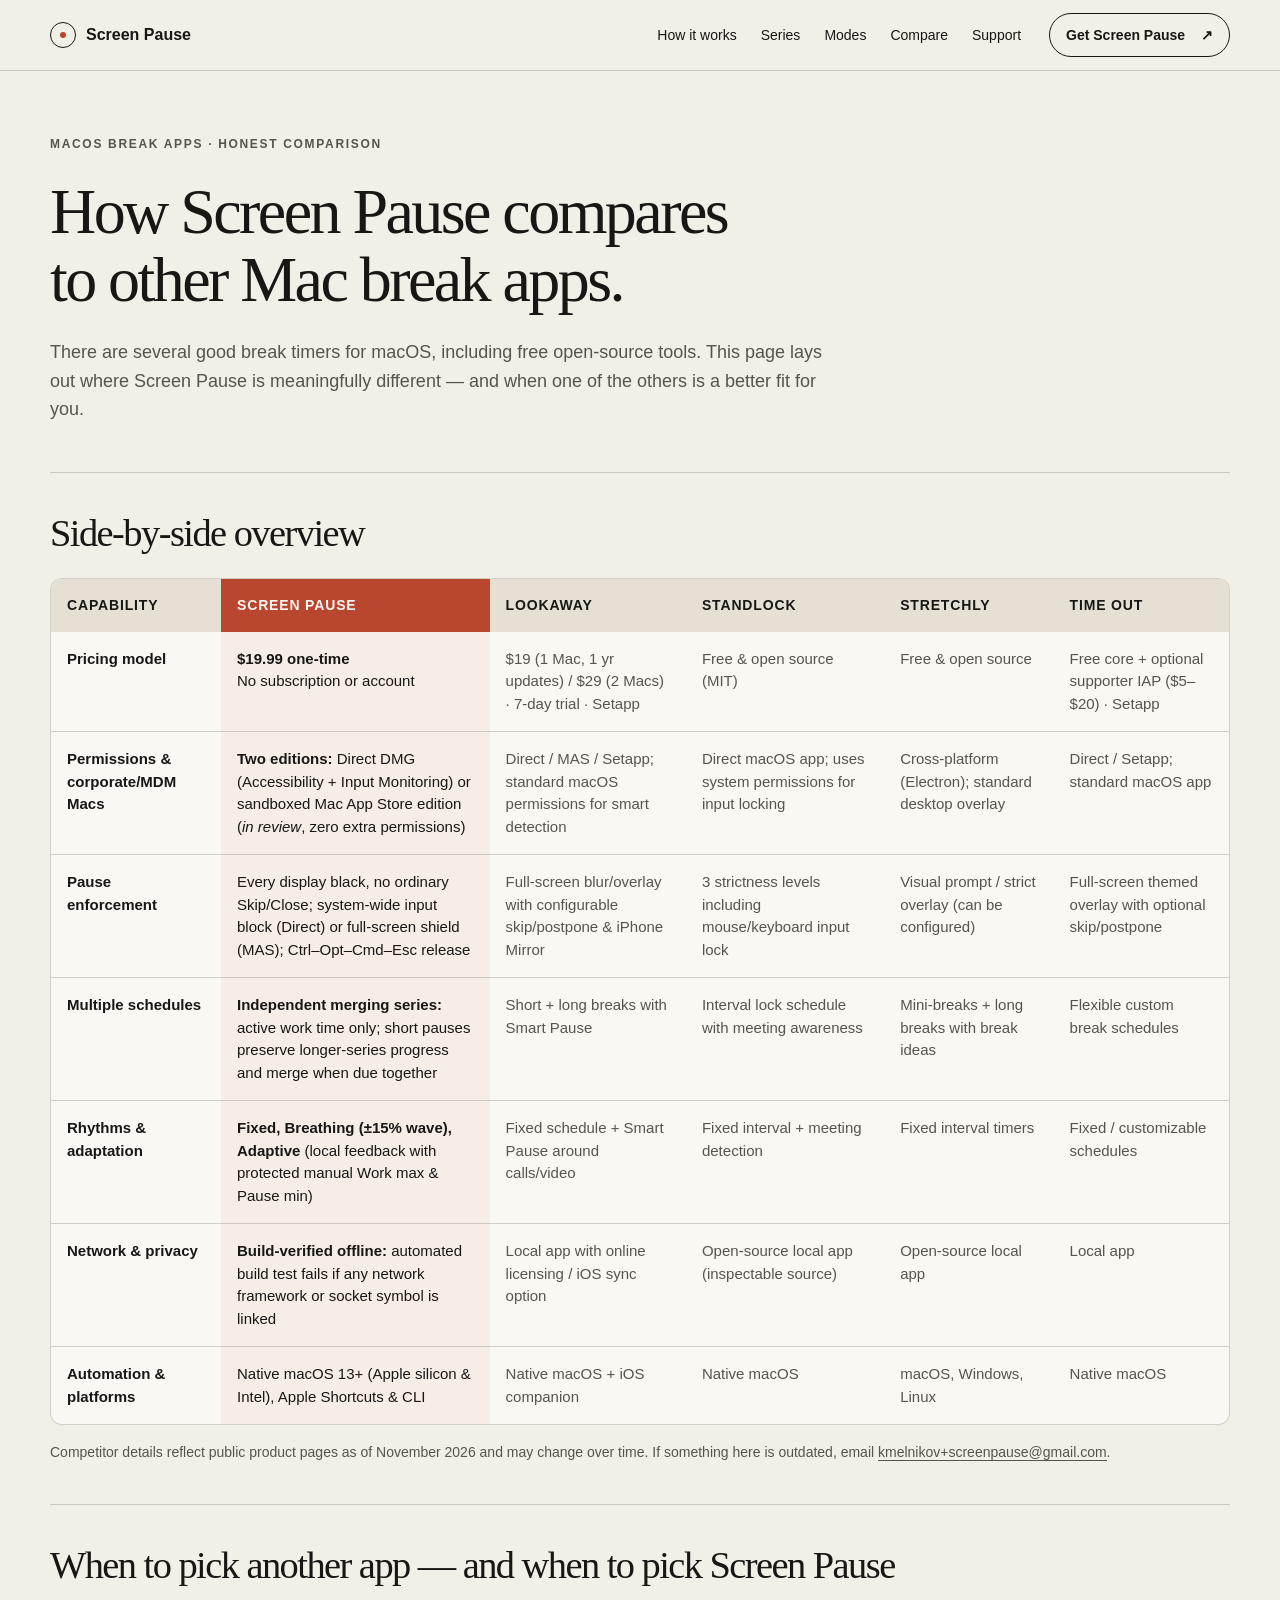
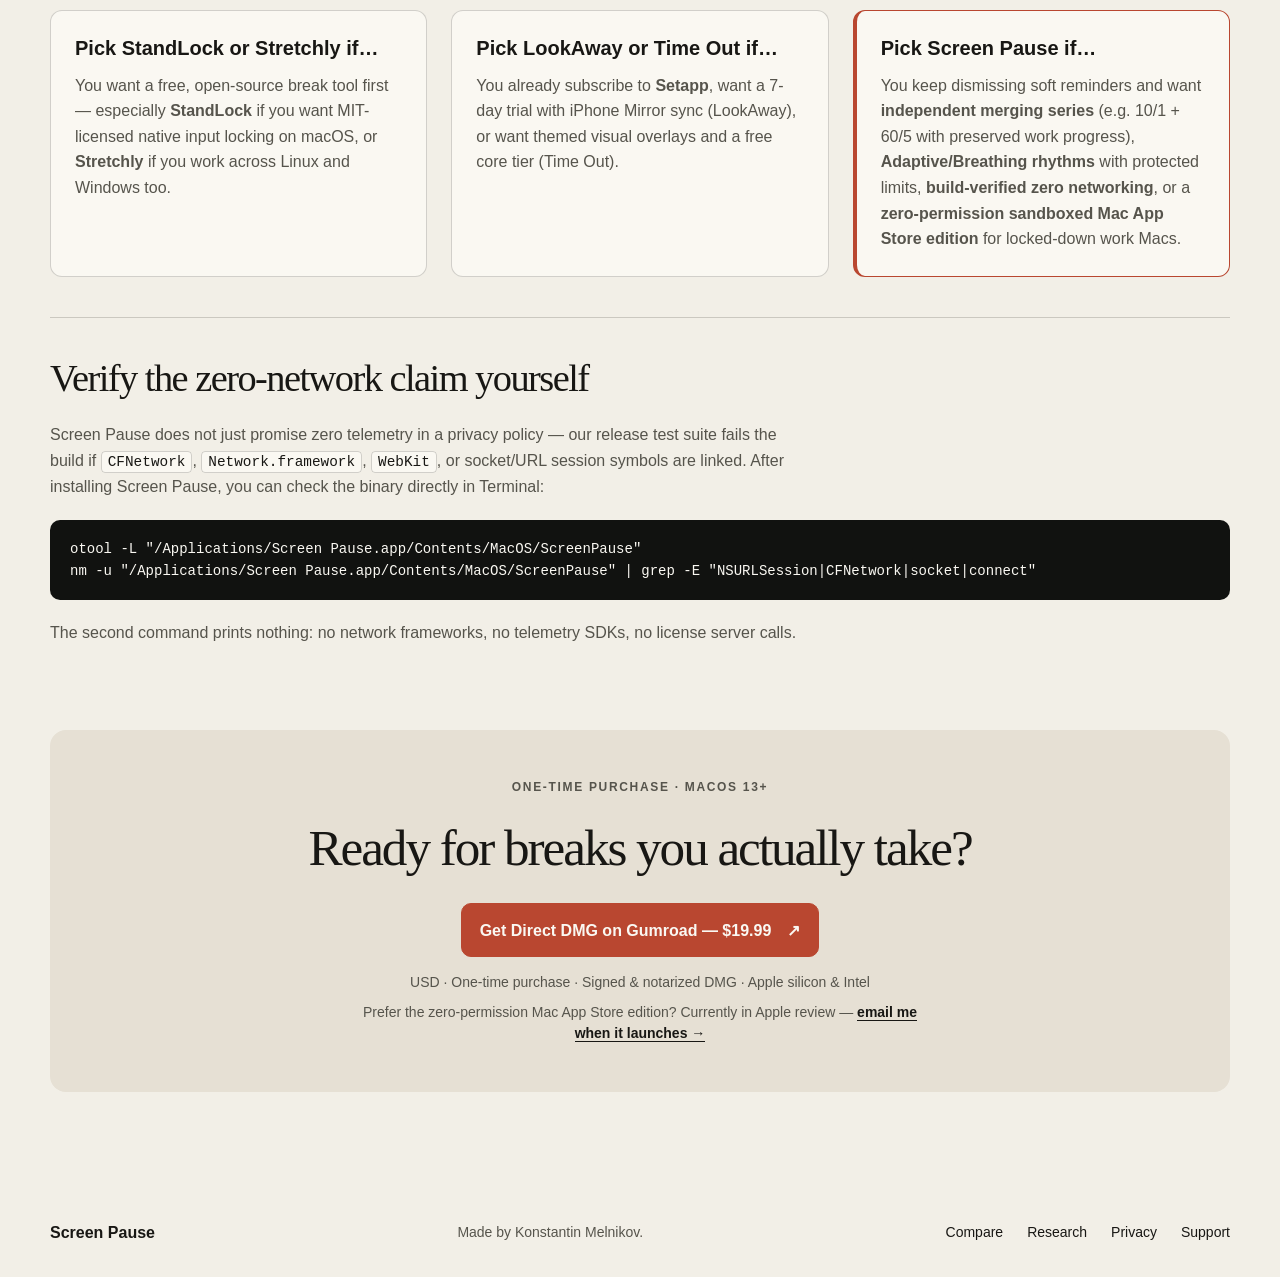
==== commit b1eae66d: "Fix executable path in /compare otool/nm verification command (ScreenPause)" ====
--- a/compare/index.html
+++ b/compare/index.html
@@ -154,8 +154,8 @@
         <code>CFNetwork</code>, <code>Network.framework</code>, <code>WebKit</code>, or socket/URL session symbols are linked.
         After installing Screen Pause, you can check the binary directly in Terminal:
       </p>
-      <pre class="verify-code"><code>otool -L "/Applications/Screen Pause.app/Contents/MacOS/Screen Pause"
-nm -u "/Applications/Screen Pause.app/Contents/MacOS/Screen Pause" | grep -E "NSURLSession|CFNetwork|socket|connect"</code></pre>
+      <pre class="verify-code"><code>otool -L "/Applications/Screen Pause.app/Contents/MacOS/ScreenPause"
+nm -u "/Applications/Screen Pause.app/Contents/MacOS/ScreenPause" | grep -E "NSURLSession|CFNetwork|socket|connect"</code></pre>
       <p class="compare-copy">
         The second command prints nothing: no network frameworks, no telemetry SDKs, no license server calls.
       </p>
